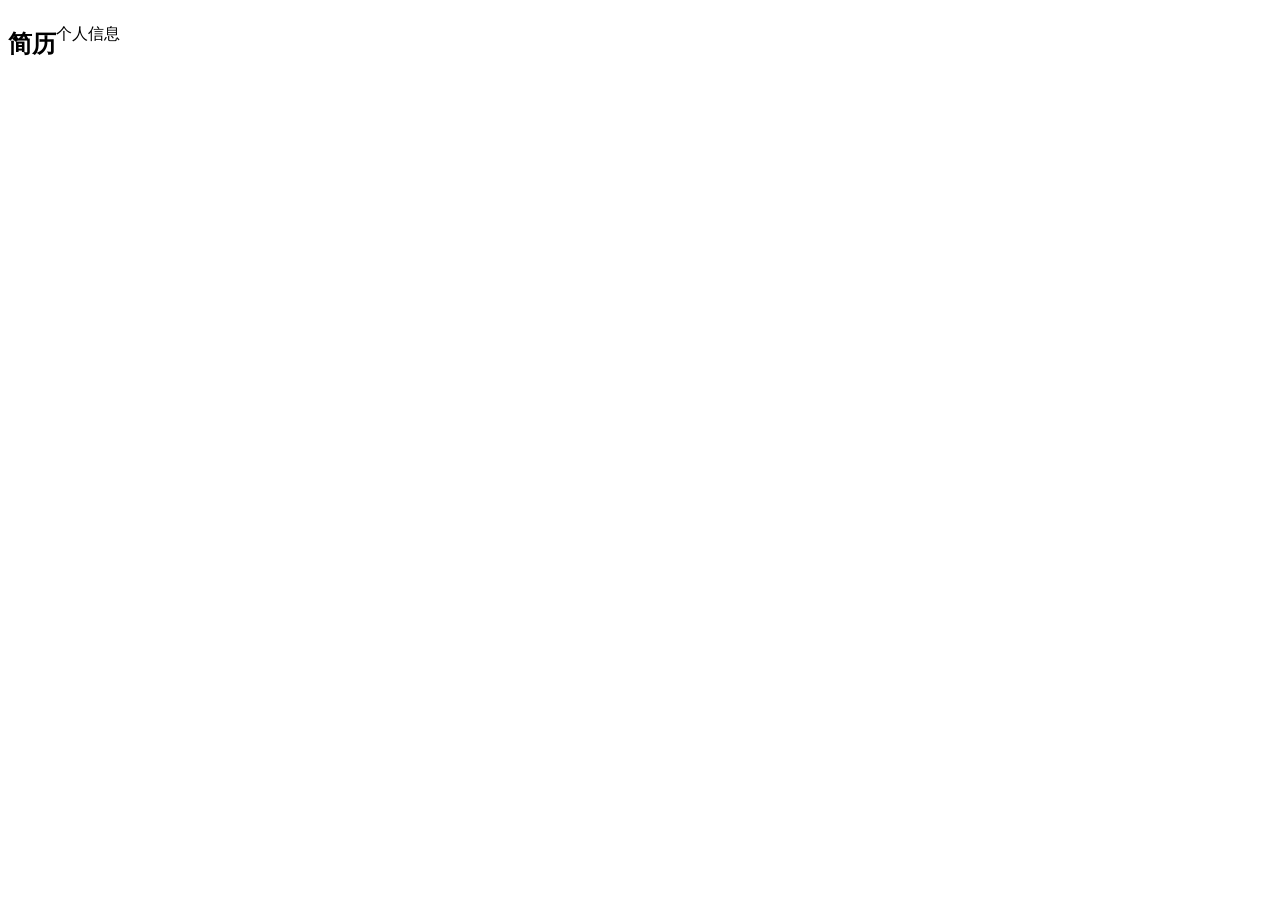
==== HTML/jianli/jiin.html @ caf9eb14 "11.2.v1" ====
<!DOCTYPE html>
<html lang="zh-CN">
<head>
    <meta charset="UTF-8">
    <meta name="viewport" content="width=device-width, initial-scale=1.0">
    <title>简历</title>
    <link rel="stylesheet" href="jiin.css">
</head>
<body>
    <section class="as">
        <div class="header lt">
            <h1>简历</h1>
            <p>个人信息</p>
        </div>
        <div class="lt">

        </div>
        
        

        
    </section>
    
</body>
</html>
---- HTML/jianli/jiin.css ----
.as {
	display: flex;
	flex-direction: row;

	color: #000;
}
.lt {
	display: flex;
	flex-direction: inherit;
}
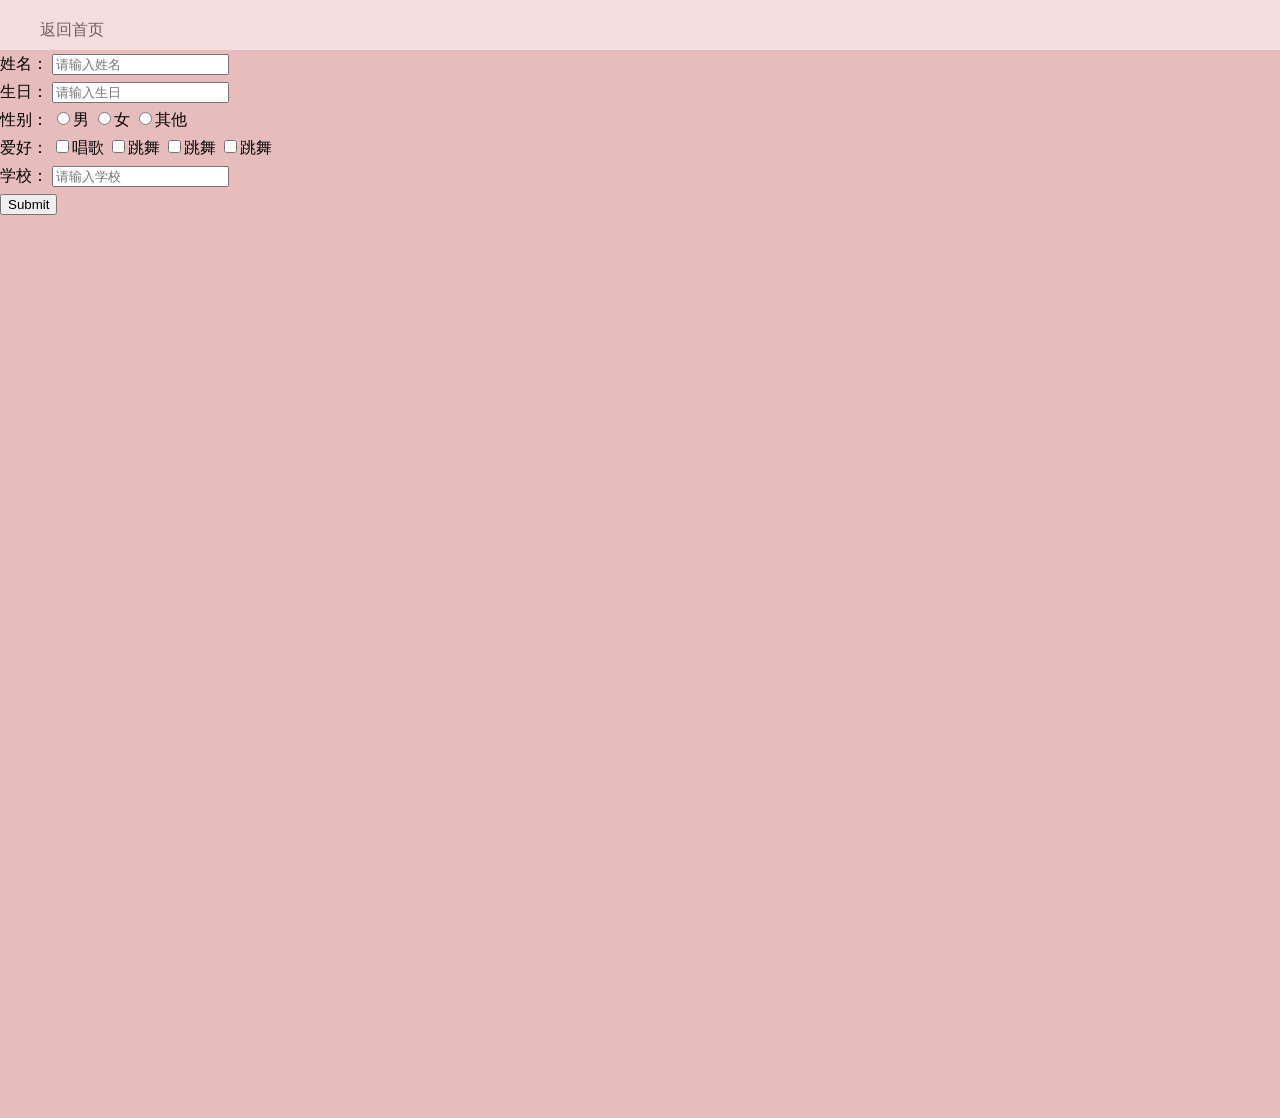
==== commit 38e0ce72: "11.04" ====
--- a/HTML/jianli/jiin.html
+++ b/HTML/jianli/jiin.html
@@ -1,25 +1,72 @@
 <!DOCTYPE html>
 <html lang="zh-CN">
+
 <head>
     <meta charset="UTF-8">
     <meta name="viewport" content="width=device-width, initial-scale=1.0">
     <title>简历</title>
     <link rel="stylesheet" href="jiin.css">
 </head>
+
 <body>
-    <section class="as">
+    <header class="dinbu">
+        <ul>
+            <li><a href="../index.html">返回首页</a></li>
+
+        </ul>
+    </header>
+    <div class="in">
+         <form action="">
+        <label for="name">姓名：</label><!--输入文本框-->
+        <input type="text" name="name" id="name" placeholder="请输入姓名"><br>
+        <label for="birthday">生日：</label>
+        <input type="text" name="birthday" id="birthday" placeholder="请输入生日"><br>
+        <label>性别：</label><!--单选框-->
+        <input type="radio" name="gender">男
+        <input type="radio" name="gender">女
+        <input type="radio" name="gender">其他<br>
+        <label>爱好：</label><!--复选框-->
+        <input type="checkbox" name="hobby">唱歌
+        <input type="checkbox" name="hobby">跳舞    
+        <input type="checkbox" name="hobby">跳舞    
+        <input type="checkbox" name="hobby">跳舞  <br>  
+
+        <label for="school">学校：</label>
+        <input type="text" name="school" id="school" placeholder="请输入学校"><br>
+        <input type="submit" >
+    </form>                             
+    </div>
+    <div class="haibao">
+        <div class="wenzi">
+            <div style="width: 1 ;"></div>
+            <div style="width: 1 ;"></div>
+        </div>
+        
+
+    </div>
+   
+    <!-- <section class="as">
         <div class="header lt">
             <h1>简历</h1>
-            <p>个人信息</p>
+            <p class="lt">个人信息</p>
         </div>
         <div class="lt">
+            <p>姓名：胡杰敏</p>
+            <p>性别：男</p>
+            <p>年龄：22</p>
+            <p>学历：本科</p>
+            <p>学校：武汉工程大学</p>
+            <p>专业：智能控制与自动化</p>
+            <p>电话：15527917832</p>
+            <p>邮箱：3297997642@qq.com</p>
 
         </div>
-        
-        
 
-        
-    </section>
-    
+
+
+
+    </section> -->
+
 </body>
+
 </html>
--- a/HTML/jianli/jiin.css
+++ b/HTML/jianli/jiin.css
@@ -1,10 +1,96 @@
+/* 丝滑跳转 */
+html {
+	scroll-behavior: smooth; /* 丝滑跳转 */
+	/* overflow-x: hidden; 横向滚动 */
+}
+ul {
+	list-style: none; /* 去掉列表前的点 */
+}
+a {
+	color: #000;
+	text-decoration: none; /* 去掉下划线 */
+}
+a:hover {
+	opacity: 0.5; /* 鼠标悬停时透明度为0.5 */
+}
+body {
+	
+	margin: 0; /* 去掉默认边距 */
+	background-color: #e7bcbc; /* 背景颜色 */
+	line-height: 1.75; /* 行高 */
+	min-height: 100svh; /* 高度为视口高度 */
+	overflow-x: hidden; /* 横向滚动 */
+	transition: background-color 0.3s ease; /* 背景颜色过渡 */
+
+}
+@media (min-width: 640px) {
+
+	.as {
+		display: flex; /* 横向排列 */
+		flex-direction: column; /* 横向排列 */
+		height: 100svh; /* 高度为视口高度 */
+	}
+}
+@media (max-width: 1024px) {
+	.as {
+		display: flex;
+		flex-direction: column;/* 纵向排列 */
+		height: 100svh;
+	}
+}
+/* ------------------------------------------------ */
 .as {
 	display: flex;
 	flex-direction: row;
+	height: 100svh;
 
 	color: #000;
 }
+/* -------------------------------------------------------- */
 .lt {
 	display: flex;
 	flex-direction: inherit;
+	text-align: center;
 }
+p.lt {
+	display: flex;
+	flex-direction: inherit;
+	height: 100px;
+	justify-content: center;
+}
+div.lt {
+	display: flex;
+	flex-direction: inherit;
+	height: 50px;
+	justify-content: center;
+}
+/* - ------------------------------------------------------*/
+/* 横向排列 */
+.row {
+	display: flex;
+	flex-direction: row;
+	justify-content: center;
+}
+
+/* ======================================================= */
+.dinbu {
+	position: sticky; /* 默认随文档走，滚到 top:0 才吸住 */
+	top: 0;
+	z-index: 1000;
+	opacity: 0.5;
+	background-color: #ffffff;
+	display: flex;
+	justify-content: left;
+	height: 50px;
+	font-family: sans-serif;
+}
+.haibao{
+	height: 100svh;
+	display: flex;
+	flex-direction: column;
+}
+.wenzi{
+	height: 50%;
+	display: flex;
+	flex-direction:row;
+}
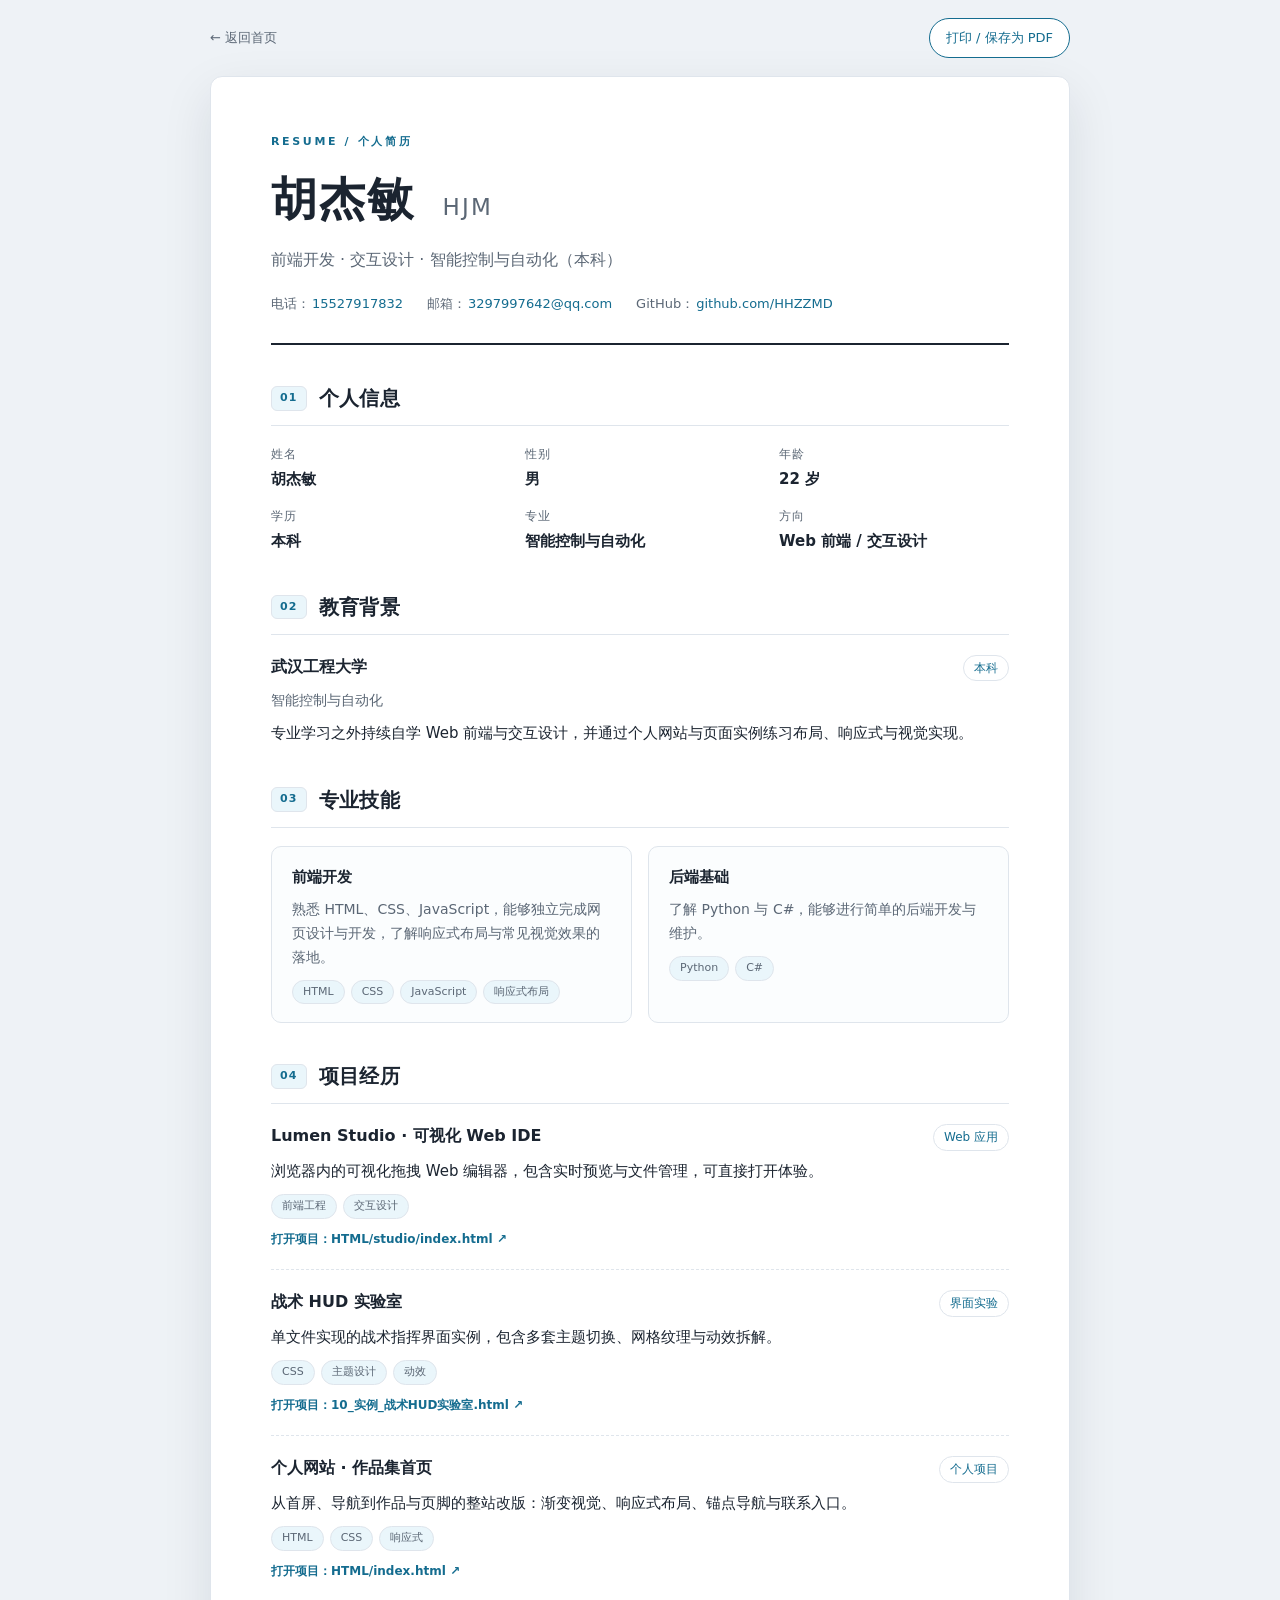
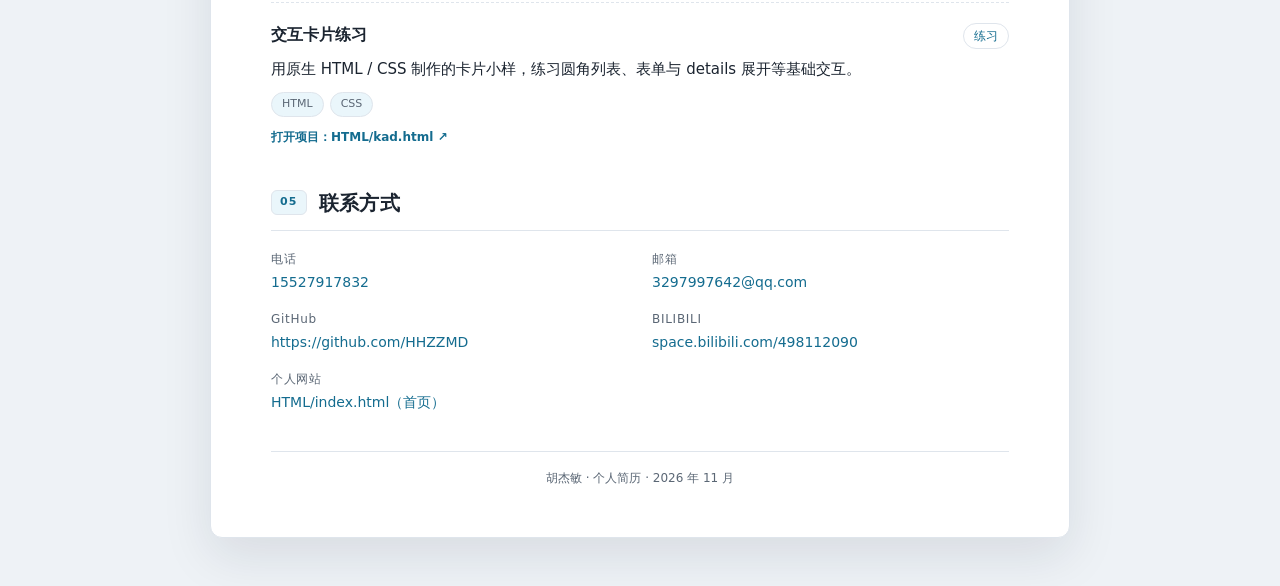
==== commit dd04e19b: "11.05 vibe coding一下" ====
--- a/HTML/jianli/jiin.html
+++ b/HTML/jianli/jiin.html
@@ -2,71 +2,156 @@
 <html lang="zh-CN">
 
 <head>
-    <meta charset="UTF-8">
-    <meta name="viewport" content="width=device-width, initial-scale=1.0">
-    <title>简历</title>
-    <link rel="stylesheet" href="jiin.css">
+  <meta charset="UTF-8">
+  <meta name="viewport" content="width=device-width, initial-scale=1.0">
+  <meta name="description" content="胡杰敏的个人简历：个人信息、教育背景、专业技能、项目经历与联系方式。">
+  <title>胡杰敏 · 个人简历</title>
+  <link rel="icon" href="../icon.ico">
+  <link rel="stylesheet" href="jiin.css">
 </head>
 
 <body>
-    <header class="dinbu">
-        <ul>
-            <li><a href="../index.html">返回首页</a></li>
+  <div class="toolbar">
+    <a class="btn-back" href="../index.html">← 返回首页</a>
+    <button class="btn-print" type="button" id="print-btn">打印 / 保存为 PDF</button>
+  </div>
 
-        </ul>
+  <main class="resume">
+    <header class="resume-header">
+      <p class="eyebrow">RESUME / 个人简历</p>
+      <h1>胡杰敏 <span>HJM</span></h1>
+      <p class="tagline">前端开发 · 交互设计 · 智能控制与自动化（本科）</p>
+      <ul class="contact-bar">
+        <li><span>电话</span><a href="tel:15527917832">15527917832</a></li>
+        <li><span>邮箱</span><a href="mailto:3297997642@qq.com">3297997642@qq.com</a></li>
+        <li><span>GitHub</span><a href="https://github.com/HHZZMD" target="_blank" rel="noopener noreferrer">github.com/HHZZMD</a></li>
+      </ul>
     </header>
-    <div class="in">
-         <form action="">
-        <label for="name">姓名：</label><!--输入文本框-->
-        <input type="text" name="name" id="name" placeholder="请输入姓名"><br>
-        <label for="birthday">生日：</label>
-        <input type="text" name="birthday" id="birthday" placeholder="请输入生日"><br>
-        <label>性别：</label><!--单选框-->
-        <input type="radio" name="gender">男
-        <input type="radio" name="gender">女
-        <input type="radio" name="gender">其他<br>
-        <label>爱好：</label><!--复选框-->
-        <input type="checkbox" name="hobby">唱歌
-        <input type="checkbox" name="hobby">跳舞    
-        <input type="checkbox" name="hobby">跳舞    
-        <input type="checkbox" name="hobby">跳舞  <br>  
 
-        <label for="school">学校：</label>
-        <input type="text" name="school" id="school" placeholder="请输入学校"><br>
-        <input type="submit" >
-    </form>                             
-    </div>
-    <div class="haibao">
-        <div class="wenzi">
-            <div style="width: 1 ;"></div>
-            <div style="width: 1 ;"></div>
+    <section class="section">
+      <h2><span class="num">01</span>个人信息</h2>
+      <dl class="info-grid">
+        <div><dt>姓名</dt><dd>胡杰敏</dd></div>
+        <div><dt>性别</dt><dd>男</dd></div>
+        <div><dt>年龄</dt><dd>22 岁</dd></div>
+        <div><dt>学历</dt><dd>本科</dd></div>
+        <div><dt>专业</dt><dd>智能控制与自动化</dd></div>
+        <div><dt>方向</dt><dd>Web 前端 / 交互设计</dd></div>
+      </dl>
+    </section>
+
+    <section class="section">
+      <h2><span class="num">02</span>教育背景</h2>
+      <article class="item">
+        <div class="item-head">
+          <h3>武汉工程大学</h3>
+          <span class="item-meta">本科</span>
         </div>
-        
+        <p class="item-sub">智能控制与自动化</p>
+        <p>专业学习之外持续自学 Web 前端与交互设计，并通过个人网站与页面实例练习布局、响应式与视觉实现。</p>
+      </article>
+    </section>
 
-    </div>
-   
-    <!-- <section class="as">
-        <div class="header lt">
-            <h1>简历</h1>
-            <p class="lt">个人信息</p>
+    <section class="section">
+      <h2><span class="num">03</span>专业技能</h2>
+      <div class="skill-groups">
+        <div class="skill-group">
+          <h3>前端开发</h3>
+          <p>熟悉 HTML、CSS、JavaScript，能够独立完成网页设计与开发，了解响应式布局与常见视觉效果的落地。</p>
+          <ul class="tags">
+            <li>HTML</li>
+            <li>CSS</li>
+            <li>JavaScript</li>
+            <li>响应式布局</li>
+          </ul>
         </div>
-        <div class="lt">
-            <p>姓名：胡杰敏</p>
-            <p>性别：男</p>
-            <p>年龄：22</p>
-            <p>学历：本科</p>
-            <p>学校：武汉工程大学</p>
-            <p>专业：智能控制与自动化</p>
-            <p>电话：15527917832</p>
-            <p>邮箱：3297997642@qq.com</p>
+        <div class="skill-group">
+          <h3>后端基础</h3>
+          <p>了解 Python 与 C#，能够进行简单的后端开发与维护。</p>
+          <ul class="tags">
+            <li>Python</li>
+            <li>C#</li>
+          </ul>
+        </div>
+      </div>
+    </section>
 
-        </div>
+    <section class="section">
+      <h2><span class="num">04</span>项目经历</h2>
+      <div class="projects">
+        <article class="item">
+          <div class="item-head">
+            <h3>Lumen Studio · 可视化 Web IDE</h3>
+            <span class="item-meta">Web 应用</span>
+          </div>
+          <p>浏览器内的可视化拖拽 Web 编辑器，包含实时预览与文件管理，可直接打开体验。</p>
+          <ul class="tags">
+            <li>前端工程</li>
+            <li>交互设计</li>
+          </ul>
+          <a class="item-link" href="../studio/index.html">打开项目：HTML/studio/index.html ↗</a>
+        </article>
 
+        <article class="item">
+          <div class="item-head">
+            <h3>战术 HUD 实验室</h3>
+            <span class="item-meta">界面实验</span>
+          </div>
+          <p>单文件实现的战术指挥界面实例，包含多套主题切换、网格纹理与动效拆解。</p>
+          <ul class="tags">
+            <li>CSS</li>
+            <li>主题设计</li>
+            <li>动效</li>
+          </ul>
+          <a class="item-link" href="../../10_实例_战术HUD实验室.html">打开项目：10_实例_战术HUD实验室.html ↗</a>
+        </article>
 
+        <article class="item">
+          <div class="item-head">
+            <h3>个人网站 · 作品集首页</h3>
+            <span class="item-meta">个人项目</span>
+          </div>
+          <p>从首屏、导航到作品与页脚的整站改版：渐变视觉、响应式布局、锚点导航与联系入口。</p>
+          <ul class="tags">
+            <li>HTML</li>
+            <li>CSS</li>
+            <li>响应式</li>
+          </ul>
+          <a class="item-link" href="../index.html">打开项目：HTML/index.html ↗</a>
+        </article>
 
+        <article class="item">
+          <div class="item-head">
+            <h3>交互卡片练习</h3>
+            <span class="item-meta">练习</span>
+          </div>
+          <p>用原生 HTML / CSS 制作的卡片小样，练习圆角列表、表单与 details 展开等基础交互。</p>
+          <ul class="tags">
+            <li>HTML</li>
+            <li>CSS</li>
+          </ul>
+          <a class="item-link" href="../kad.html">打开项目：HTML/kad.html ↗</a>
+        </article>
+      </div>
+    </section>
 
-    </section> -->
+    <section class="section">
+      <h2><span class="num">05</span>联系方式</h2>
+      <dl class="contact-list">
+        <div><dt>电话</dt><dd><a href="tel:15527917832">15527917832</a></dd></div>
+        <div><dt>邮箱</dt><dd><a href="mailto:3297997642@qq.com">3297997642@qq.com</a></dd></div>
+        <div><dt>GitHub</dt><dd><a href="https://github.com/HHZZMD" target="_blank" rel="noopener noreferrer">https://github.com/HHZZMD</a></dd></div>
+        <div><dt>BILIBILI</dt><dd><a href="https://space.bilibili.com/498112090?spm_id_from=333.337.0.0" target="_blank" rel="noopener noreferrer">space.bilibili.com/498112090</a></dd></div>
+        <div><dt>个人网站</dt><dd><a href="../index.html">HTML/index.html（首页）</a></dd></div>
+      </dl>
+    </section>
 
+    <p class="resume-foot">胡杰敏 · 个人简历 · 2026 年 11 月</p>
+  </main>
+
+  <script>
+    document.getElementById('print-btn').addEventListener('click', () => window.print());
+  </script>
 </body>
 
-</html>+</html>
--- a/HTML/jianli/jiin.css
+++ b/HTML/jianli/jiin.css
@@ -1,96 +1,489 @@
-/* 丝滑跳转 */
+:root {
+	--bg: #eef2f6;
+	--paper: #ffffff;
+	--ink: #1b2430;
+	--muted: #5b6775;
+	--line: #dfe5ec;
+	--accent: #146c8f;
+	--accent-soft: #eaf6fb;
+	--radius: 12px;
+}
+
+* {
+	box-sizing: border-box;
+}
+
 html {
 	scroll-behavior: smooth; /* 丝滑跳转 */
-	/* overflow-x: hidden; 横向滚动 */
-}
-ul {
-	list-style: none; /* 去掉列表前的点 */
-}
+}
+
+body {
+	margin: 0;
+	padding: 0 20px 48px;
+	background-color: var(--bg);
+	color: var(--ink);
+	font-family: "PingFang SC", "Microsoft YaHei", system-ui, -apple-system, sans-serif;
+	font-size: 15px;
+	line-height: 1.7;
+}
+
 a {
-	color: #000;
-	text-decoration: none; /* 去掉下划线 */
-}
+	color: var(--accent);
+	text-decoration: none;
+}
+
 a:hover {
-	opacity: 0.5; /* 鼠标悬停时透明度为0.5 */
-}
-body {
-	
-	margin: 0; /* 去掉默认边距 */
-	background-color: #e7bcbc; /* 背景颜色 */
-	line-height: 1.75; /* 行高 */
-	min-height: 100svh; /* 高度为视口高度 */
-	overflow-x: hidden; /* 横向滚动 */
-	transition: background-color 0.3s ease; /* 背景颜色过渡 */
-
-}
-@media (min-width: 640px) {
-
-	.as {
-		display: flex; /* 横向排列 */
-		flex-direction: column; /* 横向排列 */
-		height: 100svh; /* 高度为视口高度 */
-	}
-}
-@media (max-width: 1024px) {
-	.as {
-		display: flex;
-		flex-direction: column;/* 纵向排列 */
-		height: 100svh;
-	}
-}
-/* ------------------------------------------------ */
-.as {
-	display: flex;
-	flex-direction: row;
-	height: 100svh;
-
-	color: #000;
-}
-/* -------------------------------------------------------- */
-.lt {
-	display: flex;
-	flex-direction: inherit;
+	text-decoration: underline;
+}
+
+:focus-visible {
+	outline: 2px solid var(--accent);
+	outline-offset: 2px;
+}
+
+/* 工具栏（仅屏幕显示） */
+.toolbar {
+	display: flex;
+	align-items: center;
+	justify-content: space-between;
+	gap: 12px;
+	max-width: 860px;
+	margin: 0 auto;
+	padding: 18px 0;
+	font-size: 13px;
+}
+
+.btn-back {
+	color: var(--muted);
+}
+
+.btn-print {
+	padding: 8px 16px;
+	border: 1px solid var(--accent);
+	border-radius: 999px;
+	background: var(--paper);
+	color: var(--accent);
+	font: inherit;
+	cursor: pointer;
+	transition: background-color 0.2s ease;
+}
+
+.btn-print:hover {
+	background: var(--accent-soft);
+}
+
+/* 简历纸张 */
+.resume {
+	max-width: 860px;
+	margin: 0 auto;
+	padding: 56px 60px 48px;
+	border: 1px solid var(--line);
+	border-radius: var(--radius);
+	background: var(--paper);
+	box-shadow: 0 18px 50px rgba(16, 32, 48, 0.1);
+}
+
+.resume-header {
+	padding-bottom: 28px;
+	border-bottom: 2px solid var(--ink);
+}
+
+.eyebrow {
+	margin: 0 0 8px;
+	font-size: 11px;
+	font-weight: 600;
+	letter-spacing: 0.24em;
+	color: var(--accent);
+}
+
+.resume-header h1 {
+	margin: 0;
+	font-size: clamp(32px, 5vw, 46px);
+	letter-spacing: 0.04em;
+}
+
+.resume-header h1 span {
+	margin-left: 10px;
+	font-size: 0.5em;
+	font-weight: 500;
+	letter-spacing: 0.1em;
+	color: var(--muted);
+}
+
+.tagline {
+	margin: 8px 0 20px;
+	font-size: 16px;
+	color: var(--muted);
+}
+
+.contact-bar {
+	display: flex;
+	flex-wrap: wrap;
+	gap: 8px 24px;
+	margin: 0;
+	padding: 0;
+	list-style: none;
+	font-size: 13px;
+}
+
+.contact-bar li {
+	display: flex;
+	gap: 2px;
+}
+
+.contact-bar span {
+	color: var(--muted);
+}
+
+.contact-bar span::after {
+	content: "：";
+}
+
+/* 区块标题 */
+.section {
+	margin-top: 36px;
+}
+
+.section > h2 {
+	display: flex;
+	align-items: center;
+	gap: 12px;
+	margin: 0 0 18px;
+	padding-bottom: 10px;
+	border-bottom: 1px solid var(--line);
+	font-size: 20px;
+	letter-spacing: 0.02em;
+}
+
+.section > h2 .num {
+	padding: 2px 8px;
+	border: 1px solid var(--line);
+	border-radius: 6px;
+	background: var(--accent-soft);
+	color: var(--accent);
+	font-size: 11px;
+	letter-spacing: 0.1em;
+}
+
+/* 定义列表：个人信息 / 联系方式 */
+.info-grid,
+.contact-list {
+	display: grid;
+	gap: 14px 24px;
+	margin: 0;
+}
+
+.info-grid {
+	grid-template-columns: repeat(3, minmax(0, 1fr));
+}
+
+.contact-list {
+	grid-template-columns: repeat(2, minmax(0, 1fr));
+}
+
+.info-grid > div,
+.contact-list > div {
+	min-width: 0;
+}
+
+dt {
+	font-size: 12px;
+	letter-spacing: 0.06em;
+	color: var(--muted);
+}
+
+dd {
+	margin: 2px 0 0;
+	font-weight: 600;
+	word-break: break-word;
+}
+
+.contact-list dd {
+	font-size: 14px;
+	font-weight: 500;
+}
+
+/* 条目：教育 / 项目 */
+.item {
+	padding-bottom: 18px;
+	margin-bottom: 18px;
+	border-bottom: 1px dashed var(--line);
+}
+
+.item:last-child {
+	padding-bottom: 0;
+	margin-bottom: 0;
+	border-bottom: 0;
+}
+
+.item-head {
+	display: flex;
+	flex-wrap: wrap;
+	align-items: baseline;
+	justify-content: space-between;
+	gap: 12px;
+}
+
+.item h3 {
+	margin: 0;
+	font-size: 16px;
+}
+
+.item-meta {
+	white-space: nowrap;
+	padding: 2px 10px;
+	border: 1px solid var(--line);
+	border-radius: 999px;
+	color: var(--accent);
+	font-size: 12px;
+}
+
+.item-sub {
+	margin: 4px 0 0;
+	color: var(--muted);
+	font-size: 14px;
+}
+
+.item p {
+	margin: 8px 0 0;
+}
+
+.tags {
+	display: flex;
+	flex-wrap: wrap;
+	gap: 6px;
+	margin: 10px 0 0;
+	padding: 0;
+	list-style: none;
+}
+
+.tags li {
+	padding: 2px 10px;
+	border: 1px solid var(--line);
+	border-radius: 999px;
+	background: var(--accent-soft);
+	color: var(--muted);
+	font-size: 11px;
+}
+
+.item-link {
+	display: inline-block;
+	margin-top: 10px;
+	font-size: 12px;
+	font-weight: 600;
+	word-break: break-all;
+}
+
+/* 技能分组 */
+.skill-groups {
+	display: grid;
+	grid-template-columns: repeat(2, minmax(0, 1fr));
+	gap: 16px;
+}
+
+.skill-group {
+	padding: 18px 20px;
+	border: 1px solid var(--line);
+	border-radius: 10px;
+	background: #fbfdfe;
+}
+
+.skill-group h3 {
+	margin: 0 0 8px;
+	font-size: 15px;
+}
+
+.skill-group p {
+	margin: 0;
+	font-size: 14px;
+	color: var(--muted);
+}
+
+.resume-foot {
+	margin: 36px 0 0;
+	padding-top: 16px;
+	border-top: 1px solid var(--line);
 	text-align: center;
-}
-p.lt {
-	display: flex;
-	flex-direction: inherit;
-	height: 100px;
-	justify-content: center;
-}
-div.lt {
-	display: flex;
-	flex-direction: inherit;
-	height: 50px;
-	justify-content: center;
-}
-/* - ------------------------------------------------------*/
-/* 横向排列 */
-.row {
-	display: flex;
-	flex-direction: row;
-	justify-content: center;
-}
-
-/* ======================================================= */
-.dinbu {
-	position: sticky; /* 默认随文档走，滚到 top:0 才吸住 */
-	top: 0;
-	z-index: 1000;
-	opacity: 0.5;
-	background-color: #ffffff;
-	display: flex;
-	justify-content: left;
-	height: 50px;
-	font-family: sans-serif;
-}
-.haibao{
-	height: 100svh;
-	display: flex;
-	flex-direction: column;
-}
-.wenzi{
-	height: 50%;
-	display: flex;
-	flex-direction:row;
-}
+	font-size: 12px;
+	color: var(--muted);
+}
+
+/* 窄屏 ---------------------------------------------------- */
+@media (max-width: 700px) {
+	body {
+		padding: 0 12px 28px;
+	}
+
+	.resume {
+		padding: 32px 22px;
+	}
+
+	.resume-header h1 {
+		font-size: 32px;
+	}
+
+	.info-grid,
+	.contact-list,
+	.skill-groups {
+		grid-template-columns: 1fr;
+	}
+
+	.toolbar {
+		padding: 12px 0;
+	}
+}
+
+/* 打印 / 导出 PDF ----------------------------------------- */
+@page {
+	size: A4;
+	margin: 15mm 14mm;
+}
+
+@media print {
+	html {
+		scroll-behavior: auto;
+	}
+
+	body {
+		padding: 0;
+		background: #ffffff;
+		color: #000000;
+		font-size: 10.5pt;
+		line-height: 1.5;
+	}
+
+	.toolbar {
+		display: none !important; /* 返回按钮、打印按钮不进 PDF */
+	}
+
+	.resume {
+		max-width: none;
+		margin: 0;
+		padding: 0;
+		border: 0;
+		border-radius: 0;
+		background: transparent;
+		box-shadow: none;
+	}
+
+	.resume-header {
+		padding-bottom: 10pt;
+		border-bottom: 1.5pt solid #000000;
+	}
+
+	.resume-header h1 {
+		font-size: 24pt;
+	}
+
+	.resume-header h1 span,
+	.tagline,
+	.eyebrow,
+	dt,
+	.item-sub,
+	.item-meta,
+	.tags li,
+	.section > h2 .num,
+	.skill-group p,
+	.contact-bar span,
+	.resume-foot {
+		color: #333333;
+	}
+
+	.eyebrow {
+		margin-bottom: 4pt;
+	}
+
+	.tagline {
+		margin: 4pt 0 10pt;
+		font-size: 10.5pt;
+	}
+
+	.section {
+		margin-top: 14pt;
+	}
+
+	.section > h2 {
+		gap: 8pt;
+		margin-bottom: 8pt;
+		padding-bottom: 4pt;
+		border-color: #999999;
+		font-size: 13pt;
+	}
+
+	.section > h2 .num {
+		padding: 0 4pt;
+		border-color: #999999;
+		background: none;
+	}
+
+	.info-grid,
+	.contact-list,
+	.skill-groups {
+		gap: 6pt 16pt;
+	}
+
+	.skill-group {
+		padding: 8pt 10pt;
+		border-color: #cccccc;
+		background: none;
+	}
+
+	.tags li {
+		border-color: #bbbbbb;
+		background: none;
+	}
+
+	.item {
+		padding-bottom: 8pt;
+		margin-bottom: 8pt;
+		border-bottom-color: #cccccc;
+	}
+
+	.item p,
+	.skill-group p {
+		margin-top: 4pt;
+	}
+
+	.tags {
+		margin-top: 6pt;
+	}
+
+	.item-link {
+		margin-top: 6pt;
+	}
+
+	.resume-foot {
+		margin-top: 14pt;
+		padding-top: 6pt;
+		border-color: #cccccc;
+	}
+
+	a {
+		color: #000000;
+		text-decoration: none;
+	}
+
+	.item-link {
+		text-decoration: underline;
+	}
+
+	p {
+		orphans: 2;
+		widows: 2;
+	}
+
+	h2,
+	h3 {
+		break-after: avoid;
+		page-break-after: avoid;
+	}
+
+	.item,
+	.info-grid > div,
+	.contact-list > div,
+	.skill-group,
+	.tags {
+		break-inside: avoid;
+		page-break-inside: avoid;
+	}
+}
